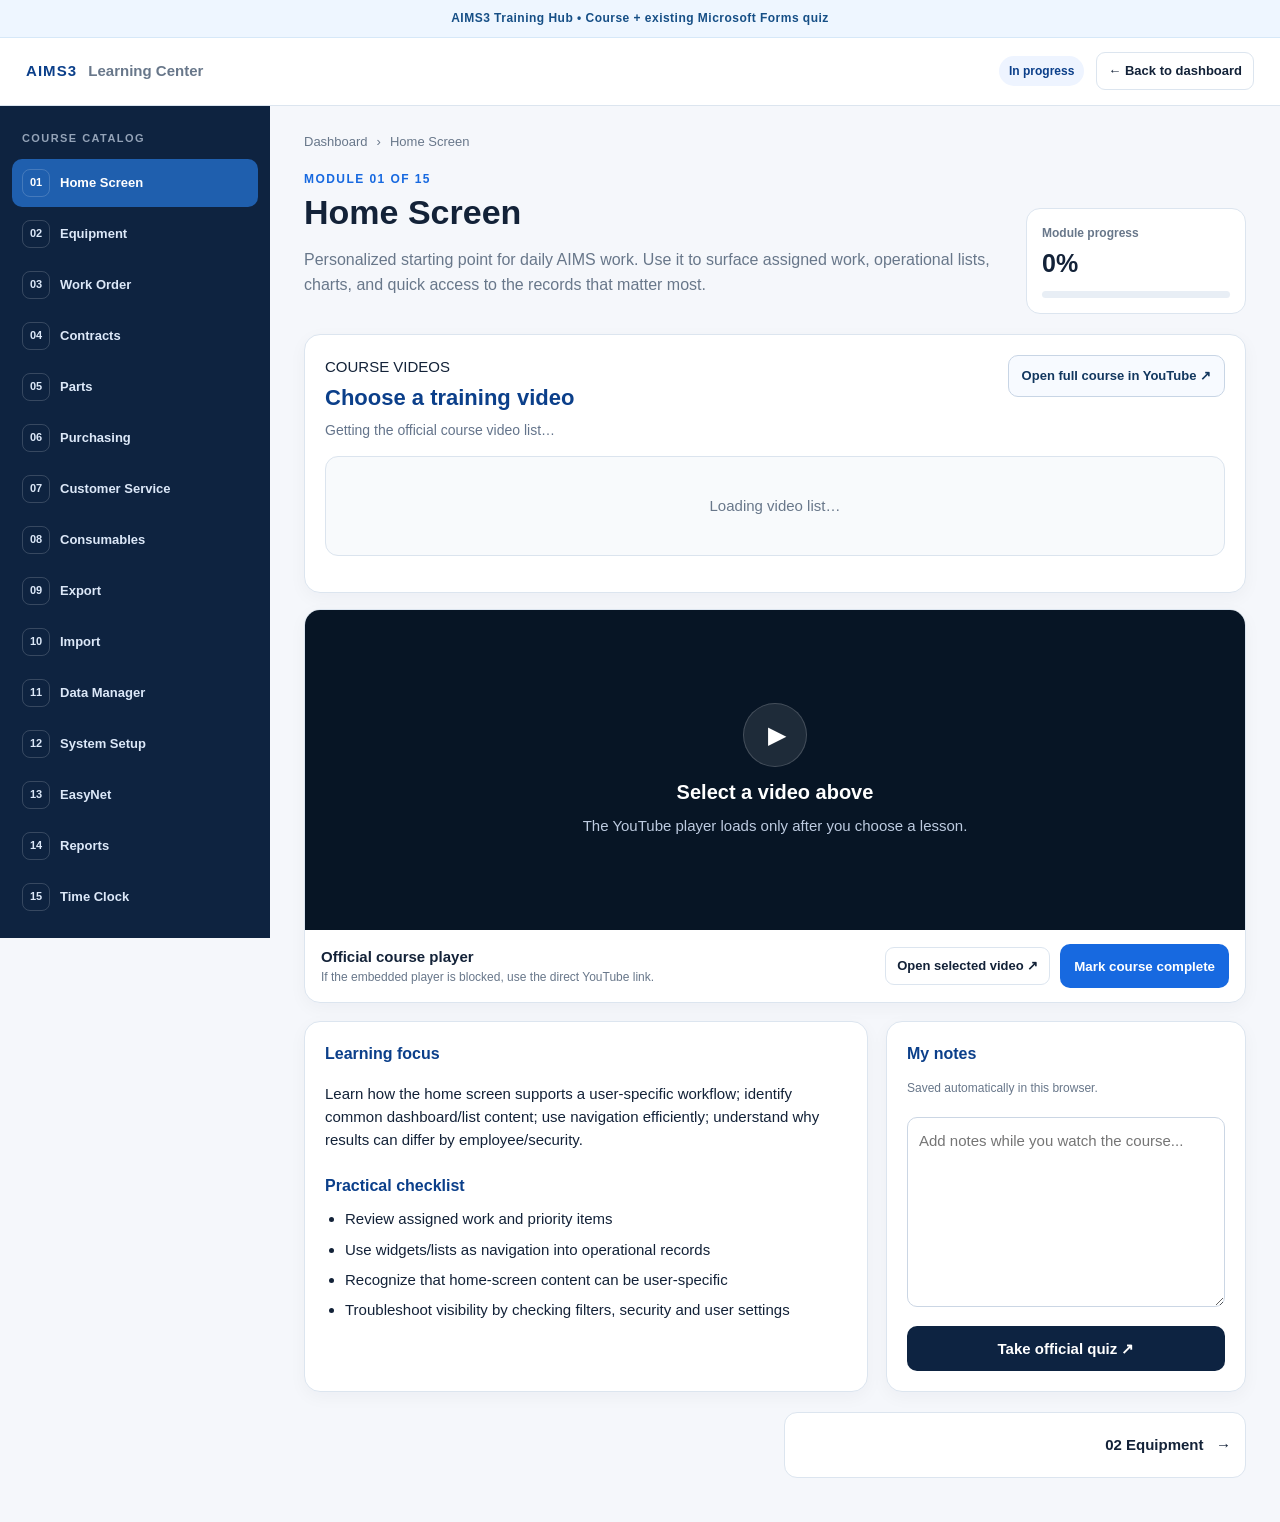
==== course.html @ 16405387 "Add files via upload" ====
<!doctype html>
<html lang="en">
<head>
  <meta charset="utf-8">
  <meta name="viewport" content="width=device-width,initial-scale=1">
  <title>AIMS3 Course Player</title>
  <link rel="stylesheet" href="course.css">
</head>
<body>
<div class="prototype-banner">AIMS3 Training Hub • Course + existing Microsoft Forms quiz</div>

<button id="mobileMenuBtn" class="mobile-menu-btn" type="button" aria-label="Open course navigation" aria-expanded="false">☰</button>
<div id="mobileBackdrop" class="mobile-backdrop" hidden></div>

<header class="topbar">
  <a class="brand" href="index.html">AIMS3 <span>Learning Center</span></a>
  <div class="top-actions">
    <span id="courseStatus" class="status-chip">In progress</span>
    <a class="ghost-btn" href="index.html">← Back to dashboard</a>
  </div>
</header>

<div class="portal-shell">
  <aside id="courseSidebar" class="course-nav">
    <div class="nav-title">COURSE CATALOG</div>
    <div id="moduleList"></div>
  </aside>

  <main class="course-main">
    <section class="crumbs"><a href="index.html">Dashboard</a><span>›</span><span id="crumbTitle">Course</span></section>

    <section class="hero-row">
      <div>
        <div id="moduleEyebrow" class="eyebrow">MODULE</div>
        <h1 id="courseTitle">Loading course…</h1>
        <p id="courseDescription"></p>
      </div>
      <div class="completion-card">
        <div class="completion-label">Module progress</div>
        <div class="completion-value" id="completionValue">0%</div>
        <div class="mini-progress"><span id="miniProgress"></span></div>
      </div>
    </section>

    <!-- SIMPLE VIDEO LIST: list first, player second -->
    <section class="video-lesson-picker">
      <div class="video-picker-head">
        <div>
          <div class="mini-label">COURSE VIDEOS</div>
          <h2>Choose a training video</h2>
          <p id="lessonSummary" class="lesson-summary">Getting the official course video list…</p>
        </div>
        <a id="openCourseDirect" class="direct-youtube-btn" target="_blank" rel="noopener">Open full course in YouTube ↗</a>
      </div>

      <div id="lessonList" class="simple-video-list" aria-label="Course video list">
        <div class="simple-list-loading">Loading video list…</div>
      </div>

      <div id="lessonStatusMessage" class="lesson-status-message"></div>
    </section>

    <section class="player-card simple-player-card">
      <div id="playerPlaceholder" class="player-placeholder">
        <div class="player-placeholder-icon">▶</div>
        <h3>Select a video above</h3>
        <p>The YouTube player loads only after you choose a lesson.</p>
      </div>
      <div class="player-wrap" id="playerWrap" hidden>
        <div id="coursePlayer" class="youtube-player" aria-label="Course video player"></div>
      </div>
      <div class="player-toolbar">
        <div>
          <strong id="activeLessonTitle">Official course player</strong>
          <div class="small">If the embedded player is blocked, use the direct YouTube link.</div>
        </div>
        <div class="player-actions-simple">
          <a id="openSelectedDirect" class="ghost-btn" target="_blank" rel="noopener">Open selected video ↗</a>
          <button id="markComplete" class="primary-btn">Mark course complete</button>
        </div>
      </div>
    </section>

    <div class="content-grid">
      <section class="panel">
        <h2>Learning focus</h2>
        <p id="learningFocus"></p>
        <h2>Practical checklist</h2>
        <ul id="checklist"></ul>
      </section>

      <aside class="panel notes-panel">
        <h2>My notes</h2>
        <p class="small">Saved automatically in this browser.</p>
        <textarea id="courseNotes" placeholder="Add notes while you watch the course..."></textarea>
        <a id="quizButton" class="quiz-btn" target="_blank" rel="noopener">Take official quiz ↗</a>
      </aside>
    </div>

    <section class="course-footer-nav">
      <a id="prevCourse" class="nav-course"></a>
      <a id="nextCourse" class="nav-course right"></a>
    </section>
  </main>
</div>

<script src="data.js"></script>
<script src="https://www.youtube.com/iframe_api"></script>
<script src="course.js"></script>
</body>
</html>
---- course.css ----
:root{--ink:#132238;--muted:#68778a;--line:#dce5ef;--bg:#f5f7fb;--card:#fff;--blue:#1769e0;--deep:#0b3f8a;--green:#16834d}
*{box-sizing:border-box}html,body{margin:0;min-height:100%;font:15px/1.55 Inter,Segoe UI,Arial,sans-serif;background:var(--bg);color:var(--ink)}
a{color:inherit}.topbar{height:68px;background:#fff;border-bottom:1px solid var(--line);display:flex;align-items:center;justify-content:space-between;padding:0 26px;position:sticky;top:0;z-index:20}.brand{text-decoration:none;font-weight:900;letter-spacing:.07em;color:var(--deep)}.brand span{font-weight:700;color:var(--muted);letter-spacing:0;margin-left:6px}.top-actions{display:flex;align-items:center;gap:12px}.status-chip{font-size:12px;font-weight:800;padding:6px 10px;border-radius:999px;background:#eef4ff;color:var(--deep)}.status-chip.done{background:#e9f8ef;color:var(--green)}.ghost-btn{text-decoration:none;border:1px solid var(--line);background:#fff;border-radius:9px;padding:8px 11px;font-weight:700;font-size:13px}.portal-shell{display:grid;grid-template-columns:270px minmax(0,1fr);min-height:calc(100vh - 68px)}.course-nav{background:#0e2340;color:#dce8f8;padding:20px 12px;position:sticky;top:68px;height:calc(100vh - 68px);overflow:auto}.nav-title{font-size:11px;font-weight:900;letter-spacing:.13em;opacity:.65;padding:4px 10px 12px}.module-link{display:flex;gap:10px;text-decoration:none;padding:10px;border-radius:10px;margin-bottom:3px;align-items:center}.module-link:hover{background:#ffffff12}.module-link.active{background:#1f5fae;color:#fff}.module-link .n{width:28px;height:28px;border:1px solid #ffffff2b;border-radius:8px;display:grid;place-items:center;font-size:11px;font-weight:900}.module-link .t{font-size:13px;font-weight:700}.course-main{padding:26px 34px 44px;max-width:1400px;width:100%;margin:0 auto}.crumbs{display:flex;gap:9px;color:var(--muted);font-size:13px;margin-bottom:18px}.crumbs a{text-decoration:none}.hero-row{display:grid;grid-template-columns:1fr 220px;gap:24px;align-items:end;margin-bottom:20px}.eyebrow{font-size:12px;font-weight:900;letter-spacing:.12em;color:var(--blue)}h1{font-size:34px;line-height:1.15;margin:5px 0 8px}#courseDescription{font-size:16px;color:var(--muted);max-width:800px}.completion-card{background:#fff;border:1px solid var(--line);border-radius:14px;padding:15px}.completion-label{font-size:12px;color:var(--muted);font-weight:700}.completion-value{font-size:25px;font-weight:900;margin:2px 0 8px}.mini-progress{height:7px;background:#e8eef5;border-radius:99px;overflow:hidden}.mini-progress span{display:block;height:100%;width:0;background:var(--green)}.player-card,.panel{background:#fff;border:1px solid var(--line);border-radius:16px;box-shadow:0 5px 18px #14233b0a}.player-card{overflow:hidden}.player-wrap{background:#06111f;aspect-ratio:16/9}.player-wrap iframe{width:100%;height:100%;border:0;display:block}.player-toolbar{display:flex;align-items:center;justify-content:space-between;padding:14px 16px;gap:15px}.small{font-size:12px;color:var(--muted)}.primary-btn{border:0;background:var(--blue);color:#fff;font-weight:800;padding:10px 14px;border-radius:10px;cursor:pointer}.primary-btn.done{background:var(--green)}.content-grid{display:grid;grid-template-columns:1fr 360px;gap:18px;margin-top:18px}.panel{padding:20px}.panel h2{font-size:16px;margin:0 0 9px;color:var(--deep)}.panel h2:not(:first-child){margin-top:22px}.panel ul{padding-left:20px;margin:0}.panel li{margin:7px 0}.notes-panel textarea{width:100%;min-height:190px;border:1px solid #cbd6e4;border-radius:10px;padding:11px;font:inherit;resize:vertical;margin:8px 0 12px}.quiz-btn{display:block;text-align:center;text-decoration:none;background:#0d2341;color:#fff;padding:11px 12px;border-radius:10px;font-weight:800}.course-footer-nav{display:grid;grid-template-columns:1fr 1fr;gap:18px;margin-top:20px}.nav-course{min-height:66px;text-decoration:none;background:#fff;border:1px solid var(--line);border-radius:13px;padding:12px 14px;font-weight:800;display:flex;align-items:center}.nav-course.right{justify-content:flex-end;text-align:right}.nav-course:empty{visibility:hidden}
@media(max-width:950px){.portal-shell{grid-template-columns:1fr}.course-nav{display:none}.course-main{padding:20px}.content-grid{grid-template-columns:1fr}.hero-row{grid-template-columns:1fr}.completion-card{max-width:260px}.topbar{padding:0 15px}.status-chip{display:none}}
@media(max-width:620px){h1{font-size:28px}.player-toolbar{align-items:flex-start;flex-direction:column}.primary-btn{width:100%}.course-footer-nav{grid-template-columns:1fr}.ghost-btn{font-size:0}.ghost-btn:after{content:'← Dashboard';font-size:12px}}


/* V3 internal playlist / lesson experience */
.youtube-player {
  width: 100%;
  aspect-ratio: 16 / 9;
  min-height: 360px;
  border: 0;
  border-radius: 18px;
  overflow: hidden;
  background: #0b1220;
}
.youtube-player iframe {
  width: 100%;
  height: 100%;
  border: 0;
}
.lesson-panel {
  margin: 24px 0;
  padding: 22px;
  background: var(--card, #fff);
  border: 1px solid rgba(15, 23, 42, .10);
  border-radius: 20px;
  box-shadow: 0 12px 32px rgba(15, 23, 42, .06);
}
.lesson-panel-head {
  display: flex;
  align-items: flex-end;
  justify-content: space-between;
  gap: 16px;
  margin-bottom: 14px;
}
.lesson-panel-head h2 {
  margin: 4px 0 0;
}
.lesson-count {
  white-space: nowrap;
  font-size: 13px;
  font-weight: 700;
  padding: 7px 10px;
  border-radius: 999px;
  background: rgba(37, 99, 235, .08);
}
.lesson-notice {
  padding: 12px 14px;
  border-radius: 12px;
  background: rgba(245, 158, 11, .10);
  font-size: 14px;
  margin-bottom: 12px;
}
.lesson-list {
  display: grid;
  gap: 9px;
  max-height: 470px;
  overflow: auto;
  padding-right: 4px;
}
.lesson-row {
  display: grid;
  grid-template-columns: 42px minmax(0,1fr) auto;
  align-items: center;
  gap: 12px;
  width: 100%;
  text-align: left;
  border: 1px solid rgba(15, 23, 42, .09);
  border-radius: 14px;
  padding: 11px 12px;
  background: transparent;
  cursor: pointer;
  font: inherit;
}
.lesson-row:hover {
  background: rgba(37, 99, 235, .05);
}
.lesson-row.active {
  border-color: rgba(37, 99, 235, .45);
  background: rgba(37, 99, 235, .08);
}
.lesson-number {
  height: 34px;
  width: 34px;
  display: grid;
  place-items: center;
  border-radius: 10px;
  background: rgba(15, 23, 42, .06);
  font-weight: 800;
  font-size: 13px;
}
.lesson-title {
  min-width: 0;
  font-weight: 700;
  line-height: 1.35;
}
.lesson-title small {
  display: block;
  margin-top: 3px;
  font-weight: 500;
  opacity: .65;
}
.lesson-play {
  font-size: 12px;
  font-weight: 800;
  opacity: .72;
}
.player-help {
  margin-top: 10px;
  font-size: 13px;
  opacity: .72;
}
@media (max-width: 760px) {
  .youtube-player { min-height: 220px; }
  .lesson-row { grid-template-columns: 38px minmax(0,1fr); }
  .lesson-play { display: none; }
}


/* =========================
   V4 RESPONSIVE / MOBILE UX
   ========================= */

html {
  -webkit-text-size-adjust: 100%;
  text-size-adjust: 100%;
}

body {
  overflow-x: hidden;
}

img, video, iframe {
  max-width: 100%;
}

button, a, input, textarea, select {
  -webkit-tap-highlight-color: transparent;
}

button, .btn, a.button, .module-link, .lesson-row {
  min-height: 44px;
}

.mobile-menu-btn,
.mobile-backdrop {
  display: none;
}

@media (max-width: 1024px) {
  .container,
  .page-shell,
  .main-shell,
  .dashboard-shell {
    width: min(100%, 100%);
    padding-left: 20px;
    padding-right: 20px;
  }

  .hero,
  .hero-grid,
  .dashboard-grid,
  .content-grid {
    grid-template-columns: 1fr !important;
  }

  .module-grid,
  .modules-grid,
  .cards-grid {
    grid-template-columns: repeat(2, minmax(0, 1fr)) !important;
  }
}

@media (max-width: 760px) {
  body {
    font-size: 15px;
  }

  h1 {
    font-size: clamp(28px, 9vw, 40px) !important;
    line-height: 1.06;
  }

  h2 {
    font-size: clamp(22px, 7vw, 30px) !important;
  }

  h3 {
    font-size: 18px !important;
  }

  .container,
  .page-shell,
  .main-shell,
  .dashboard-shell {
    padding-left: 14px !important;
    padding-right: 14px !important;
  }

  .topbar,
  header,
  .header-inner {
    min-height: 60px;
  }

  .hero,
  .hero-card,
  .card,
  .panel,
  .lesson-panel,
  .course-card,
  .module-card {
    border-radius: 16px !important;
  }

  .hero,
  .hero-card {
    padding: 20px !important;
  }

  .module-grid,
  .modules-grid,
  .cards-grid {
    grid-template-columns: 1fr !important;
    gap: 14px !important;
  }

  .module-card,
  .course-card {
    padding: 16px !important;
  }

  .content-grid {
    grid-template-columns: 1fr !important;
    gap: 16px !important;
  }

  .button-row,
  .actions,
  .course-actions,
  .hero-actions {
    display: grid !important;
    grid-template-columns: 1fr !important;
    gap: 10px !important;
  }

  .button-row > *,
  .actions > *,
  .course-actions > *,
  .hero-actions > * {
    width: 100% !important;
    justify-content: center;
  }

  .youtube-player {
    width: 100% !important;
    min-height: 0 !important;
    aspect-ratio: 16 / 9 !important;
    border-radius: 14px !important;
  }

  .lesson-panel {
    margin: 16px 0 !important;
    padding: 14px !important;
  }

  .lesson-panel-head {
    align-items: flex-start !important;
    flex-direction: column !important;
    gap: 8px !important;
  }

  .lesson-list {
    max-height: 56vh !important;
  }

  .lesson-row {
    grid-template-columns: 38px minmax(0, 1fr) !important;
    gap: 10px !important;
    padding: 12px 10px !important;
  }

  .lesson-play {
    display: none !important;
  }

  textarea {
    min-height: 140px !important;
    font-size: 16px !important; /* Prevents iOS zoom */
  }

  input,
  select {
    font-size: 16px !important; /* Prevents iOS zoom */
  }

  .prev-next,
  .course-nav,
  .navigation-actions {
    display: grid !important;
    grid-template-columns: 1fr !important;
    gap: 10px !important;
  }

  .prev-next a,
  .course-nav a,
  .navigation-actions a {
    width: 100% !important;
    text-align: center !important;
  }

  /* Slide-in course navigation on phones */
  .mobile-menu-btn {
    display: grid;
    place-items: center;
    position: fixed;
    top: max(12px, env(safe-area-inset-top));
    left: 12px;
    z-index: 1201;
    width: 46px;
    height: 46px;
    border: 0;
    border-radius: 14px;
    background: #0f172a;
    color: #fff;
    font-size: 22px;
    box-shadow: 0 10px 30px rgba(15, 23, 42, .22);
    cursor: pointer;
  }

  .mobile-backdrop {
    position: fixed;
    inset: 0;
    z-index: 1198;
    background: rgba(2, 6, 23, .52);
    backdrop-filter: blur(2px);
  }

  .mobile-backdrop.show {
    display: block;
  }

  #courseSidebar,
  aside.sidebar,
  .sidebar {
    position: fixed !important;
    top: 0;
    left: 0;
    bottom: 0;
    z-index: 1200;
    width: min(86vw, 330px) !important;
    max-width: 330px !important;
    height: 100dvh !important;
    overflow-y: auto !important;
    transform: translateX(-105%);
    transition: transform .22s ease;
    background: #fff;
    box-shadow: 18px 0 48px rgba(15, 23, 42, .18);
    padding-top: calc(72px + env(safe-area-inset-top)) !important;
    padding-bottom: calc(18px + env(safe-area-inset-bottom)) !important;
  }

  #courseSidebar.open,
  aside.sidebar.open,
  .sidebar.open {
    transform: translateX(0);
  }

  main,
  .course-main,
  .main-content {
    margin-left: 0 !important;
    width: 100% !important;
  }

  .course-header,
  .page-header {
    padding-top: 70px !important;
  }

  .progress-row,
  .stats-row,
  .stat-grid {
    overflow-x: auto;
    overscroll-behavior-inline: contain;
  }
}

@media (max-width: 420px) {
  .container,
  .page-shell,
  .main-shell,
  .dashboard-shell {
    padding-left: 10px !important;
    padding-right: 10px !important;
  }

  .hero,
  .hero-card,
  .card,
  .panel,
  .lesson-panel,
  .module-card,
  .course-card {
    padding-left: 12px !important;
    padding-right: 12px !important;
  }

  .lesson-number {
    width: 32px !important;
    height: 32px !important;
  }

  .lesson-title {
    font-size: 14px !important;
  }
}

/* Safe area support for iPhone notches */
@supports (padding: max(0px)) {
  body {
    padding-left: env(safe-area-inset-left);
    padding-right: env(safe-area-inset-right);
  }
}


/* =========================================
   V5 – Internal YouTube course lesson player
   ========================================= */
.course-content-panel {
  margin: 24px 0;
  background: #fff;
  border: 1px solid #dbe4ef;
  border-radius: 22px;
  overflow: hidden;
  box-shadow: 0 14px 38px rgba(15, 23, 42, .07);
}
.course-content-head {
  padding: 22px 24px 18px;
  display: flex;
  justify-content: space-between;
  gap: 20px;
  align-items: center;
  border-bottom: 1px solid #e7edf5;
}
.course-content-head h2 {
  margin: 4px 0 5px;
}
.lesson-summary {
  margin: 0;
  color: #64748b;
  font-size: 14px;
}
.lesson-progress-badge {
  min-width: 68px;
  text-align: center;
  padding: 10px 12px;
  background: #eff6ff;
  border: 1px solid #bfdbfe;
  color: #1d4ed8;
  border-radius: 999px;
  font-weight: 800;
}
.course-layout {
  display: grid;
  grid-template-columns: minmax(320px, 44%) minmax(0, 1fr);
  min-height: 430px;
}
.lesson-sidebar-panel {
  border-right: 1px solid #e7edf5;
  min-width: 0;
  background: #fbfdff;
}
.lesson-search-wrap {
  padding: 14px;
  border-bottom: 1px solid #e7edf5;
}
.lesson-search {
  width: 100%;
  height: 44px;
  border: 1px solid #cbd5e1;
  border-radius: 12px;
  padding: 0 13px;
  font: inherit;
  outline: none;
  background: #fff;
}
.lesson-search:focus {
  border-color: #2563eb;
  box-shadow: 0 0 0 3px rgba(37, 99, 235, .10);
}
.lesson-list-v5 {
  max-height: 510px;
  overflow-y: auto;
}
.lesson-loading {
  min-height: 280px;
  display: grid;
  place-items: center;
  align-content: center;
  gap: 8px;
  text-align: center;
  padding: 28px;
  color: #475569;
}
.lesson-loading span {
  font-size: 13px;
  color: #64748b;
}
.loading-spinner {
  width: 30px;
  height: 30px;
  border: 3px solid #dbeafe;
  border-top-color: #2563eb;
  border-radius: 999px;
  animation: aimsSpin .75s linear infinite;
}
@keyframes aimsSpin { to { transform: rotate(360deg); } }

.lesson-item-v5 {
  width: 100%;
  border: 0;
  border-bottom: 1px solid #e7edf5;
  background: transparent;
  display: grid;
  grid-template-columns: 42px minmax(0,1fr) 26px;
  gap: 11px;
  align-items: center;
  padding: 14px;
  text-align: left;
  cursor: pointer;
  font: inherit;
  color: #0f172a;
}
.lesson-item-v5:hover {
  background: #f1f6ff;
}
.lesson-item-v5.active {
  background: #eaf2ff;
  box-shadow: inset 4px 0 0 #2563eb;
}
.lesson-index-v5 {
  width: 34px;
  height: 34px;
  display: grid;
  place-items: center;
  border-radius: 10px;
  background: #eef2f7;
  color: #475569;
  font-size: 12px;
  font-weight: 800;
}
.lesson-item-v5.active .lesson-index-v5 {
  background: #2563eb;
  color: #fff;
}
.lesson-name-v5 {
  min-width: 0;
  font-weight: 750;
  line-height: 1.35;
}
.lesson-name-v5 small {
  display: block;
  margin-top: 4px;
  color: #64748b;
  font-size: 12px;
  font-weight: 500;
}
.lesson-play-icon-v5 {
  font-size: 14px;
  color: #2563eb;
}
.active-lesson-card {
  padding: 28px;
  display: flex;
  flex-direction: column;
  justify-content: center;
}
.active-lesson-number {
  display: inline-block;
  margin-bottom: 8px;
  color: #2563eb;
  font-size: 12px;
  letter-spacing: .08em;
  font-weight: 900;
}
.active-lesson-card h3 {
  margin: 0;
  font-size: 26px;
  line-height: 1.2;
}
.active-lesson-help {
  color: #64748b;
  line-height: 1.6;
  max-width: 640px;
}
.lesson-controls {
  display: flex;
  gap: 10px;
  margin-top: 14px;
}
.lesson-control-btn {
  min-height: 44px;
  padding: 10px 15px;
  border: 1px solid #cbd5e1;
  background: #fff;
  border-radius: 11px;
  cursor: pointer;
  font: inherit;
  font-weight: 750;
}
.lesson-control-btn.primary {
  background: #0f2f5b;
  color: #fff;
  border-color: #0f2f5b;
}
.lesson-control-btn:disabled {
  opacity: .45;
  cursor: not-allowed;
}
.lesson-status-message {
  margin-top: 16px;
  font-size: 13px;
  color: #64748b;
}
.lesson-error-box {
  padding: 18px;
  margin: 14px;
  border: 1px solid #fed7aa;
  background: #fff7ed;
  color: #9a3412;
  border-radius: 14px;
  line-height: 1.5;
}
.lesson-empty {
  padding: 24px;
  color: #64748b;
  text-align: center;
}
@media (max-width: 850px) {
  .course-layout {
    grid-template-columns: 1fr;
  }
  .lesson-sidebar-panel {
    border-right: 0;
    border-bottom: 1px solid #e7edf5;
  }
  .lesson-list-v5 {
    max-height: 48vh;
  }
  .active-lesson-card {
    padding: 20px;
  }
}
@media (max-width: 560px) {
  .course-content-head {
    align-items: flex-start;
    padding: 17px 14px 14px;
  }
  .lesson-progress-badge {
    min-width: 56px;
    padding: 8px 9px;
  }
  .lesson-item-v5 {
    grid-template-columns: 38px minmax(0,1fr) 20px;
    padding: 12px 10px;
  }
  .active-lesson-card {
    padding: 16px 14px;
  }
  .active-lesson-card h3 {
    font-size: 21px;
  }
  .lesson-controls {
    display: grid;
    grid-template-columns: 1fr;
  }
}

.prototype-banner{position:relative;z-index:1000;width:100%;padding:9px 18px;text-align:center;font-size:12px;font-weight:800;letter-spacing:.04em;background:#eef6ff;color:#164f86;border-bottom:1px solid #d6e8f8;box-sizing:border-box}
@media(max-width:760px){.prototype-banner{font-size:10px;padding:8px 10px}}

/* =========================================================
   V7 Simple Video List - reliable demo course player
   ========================================================= */
.video-lesson-picker {
  background: #fff;
  border: 1px solid var(--line);
  border-radius: 16px;
  padding: 20px;
  margin-bottom: 16px;
  box-shadow: 0 5px 18px #14233b0a;
}
.video-picker-head {
  display: flex;
  align-items: flex-start;
  justify-content: space-between;
  gap: 18px;
  margin-bottom: 14px;
}
.video-picker-head h2 {
  margin: 3px 0 5px;
  font-size: 22px;
  color: var(--deep);
}
.direct-youtube-btn {
  flex: 0 0 auto;
  text-decoration: none;
  border: 1px solid #c8d5e5;
  background: #f7faff;
  color: #12375f;
  border-radius: 10px;
  padding: 10px 13px;
  font-size: 13px;
  font-weight: 800;
}
.simple-video-list {
  display: grid;
  gap: 8px;
  max-height: 370px;
  overflow: auto;
  padding: 4px;
  border: 1px solid #dbe4ee;
  border-radius: 13px;
  background: #f8fafc;
}
.simple-video-item {
  width: 100%;
  display: grid;
  grid-template-columns: 46px minmax(0,1fr) 34px;
  align-items: center;
  gap: 12px;
  border: 1px solid #dce5ef;
  background: #fff;
  border-radius: 11px;
  padding: 12px 13px;
  text-align: left;
  cursor: pointer;
  color: var(--deep);
  transition: .15s ease;
}
.simple-video-item:hover {
  border-color: #9db9da;
  transform: translateY(-1px);
}
.simple-video-item.active {
  border-color: #1f5fae;
  background: #eef5ff;
  box-shadow: 0 0 0 2px #1f5fae14;
}
.simple-video-number {
  width: 38px;
  height: 38px;
  display: grid;
  place-items: center;
  border-radius: 9px;
  background: #eaf1f9;
  font-size: 12px;
  font-weight: 900;
}
.simple-video-item.active .simple-video-number {
  background: #1f5fae;
  color: #fff;
}
.simple-video-copy {
  min-width: 0;
  display: grid;
  gap: 3px;
}
.simple-video-copy strong {
  overflow: hidden;
  text-overflow: ellipsis;
  white-space: nowrap;
  font-size: 14px;
}
.simple-video-copy small {
  color: var(--muted);
  font-size: 11px;
}
.simple-video-play {
  font-size: 15px;
  color: #1f5fae;
  text-align: center;
}
.simple-list-loading,
.simple-list-fallback {
  min-height: 90px;
  display: grid;
  place-items: center;
  text-align: center;
  gap: 6px;
  padding: 18px;
  color: var(--muted);
}
.simple-list-fallback strong { color: var(--deep); }
.simple-list-fallback a { color: #1f5fae; font-weight: 800; }
.simple-player-card { margin-bottom: 18px; }
.player-placeholder {
  min-height: 320px;
  background: #071525;
  color: #fff;
  display: grid;
  place-items: center;
  align-content: center;
  text-align: center;
  padding: 30px;
}
.player-placeholder-icon {
  width: 64px;
  height: 64px;
  border-radius: 50%;
  display: grid;
  place-items: center;
  background: #ffffff18;
  border: 1px solid #ffffff2b;
  font-size: 24px;
  padding-left: 4px;
  margin-bottom: 10px;
}
.player-placeholder h3 { margin: 0 0 6px; font-size: 20px; }
.player-placeholder p { margin: 0; color: #bdcbe0; }
.player-actions-simple { display: flex; gap: 10px; align-items: center; }

@media (max-width: 760px) {
  .video-picker-head { flex-direction: column; }
  .direct-youtube-btn { width: 100%; text-align: center; }
  .simple-video-list { max-height: 310px; }
  .player-placeholder { min-height: 210px; }
  .player-toolbar { align-items: flex-start; flex-direction: column; }
  .player-actions-simple { width: 100%; flex-direction: column; }
  .player-actions-simple .ghost-btn,
  .player-actions-simple .primary-btn { width: 100%; text-align: center; }
}

.player-placeholder[hidden],
.player-wrap[hidden] {
  display: none !important;
}



/* =========================================================
   FINAL RESPONSIVE VIDEO PLAYER FIX
   ========================================================= */

/* Desktop */
.player-wrap {
  width: 100% !important;
  height: min(55vh, 520px) !important;
  min-height: 0 !important;
  max-height: 520px !important;
  aspect-ratio: auto !important;
  overflow: hidden !important;
  position: relative !important;
  background: #06111f;
}

#coursePlayer {
  width: 100% !important;
  height: 100% !important;
  min-height: 0 !important;
  max-height: 520px !important;
}

#coursePlayer iframe,
.player-wrap iframe {
  width: 100% !important;
  height: 100% !important;
  min-height: 0 !important;
  max-height: 520px !important;
  border: 0 !important;
  display: block !important;
}

/* Hidden means completely hidden */
.player-placeholder[hidden],
.player-wrap[hidden] {
  display: none !important;
}

/* Tablet / smaller screens */
@media (max-width: 899px) {
  .player-wrap {
    width: 100% !important;
    height: auto !important;
    max-height: none !important;
    aspect-ratio: 16 / 9 !important;
  }

  #coursePlayer,
  #coursePlayer iframe,
  .player-wrap iframe {
    width: 100% !important;
    height: 100% !important;
    max-height: none !important;
  }
}

/* Mobile */
@media (max-width: 600px) {
  .player-wrap {
    aspect-ratio: 16 / 9 !important;
    border-radius: 10px;
  }
}
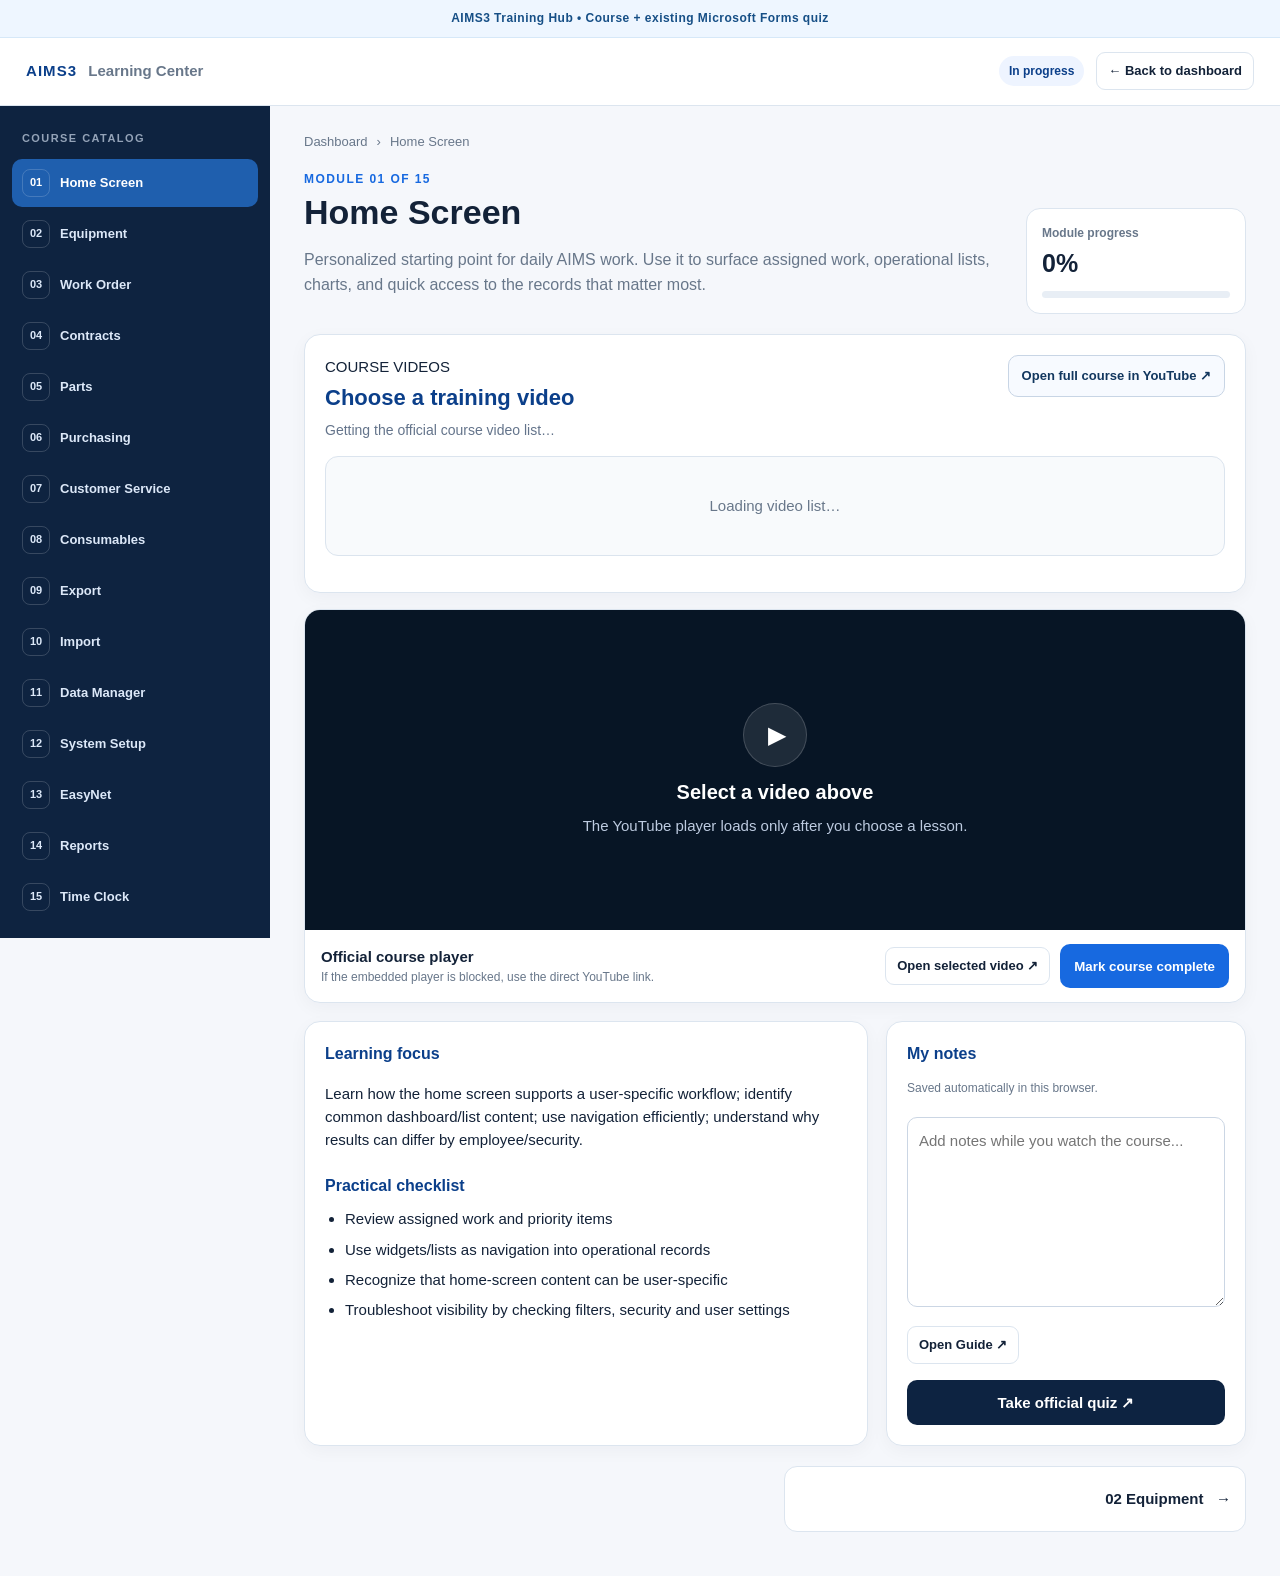
==== commit bdfdc530: "Add files via upload" ====
--- a/course.html
+++ b/course.html
@@ -90,11 +90,33 @@
       </section>
 
       <aside class="panel notes-panel">
-        <h2>My notes</h2>
-        <p class="small">Saved automatically in this browser.</p>
-        <textarea id="courseNotes" placeholder="Add notes while you watch the course..."></textarea>
-        <a id="quizButton" class="quiz-btn" target="_blank" rel="noopener">Take official quiz ↗</a>
-      </aside>
+  <h2>My notes</h2>
+  <p class="small">Saved automatically in this browser.</p>
+
+  <textarea
+    id="courseNotes"
+    placeholder="Add notes while you watch the course..."
+  ></textarea>
+
+  <a
+    id="guideButton"
+    class="ghost-btn"
+    target="_blank"
+    rel="noopener"
+    hidden
+  >
+    Open Guide ↗
+  </a>
+
+  <a
+    id="quizButton"
+    class="quiz-btn"
+    target="_blank"
+    rel="noopener"
+  >
+    Take official quiz ↗
+  </a>
+</aside>
     </div>
 
     <section class="course-footer-nav">
--- a/course.css
+++ b/course.css
@@ -906,4 +906,10 @@
     aspect-ratio: 16 / 9 !important;
     border-radius: 10px;
   }
+}
+
+/* Space below Open Guide button */
+#guideButton {
+  display: inline-block;
+  margin-bottom: 16px;
 }
